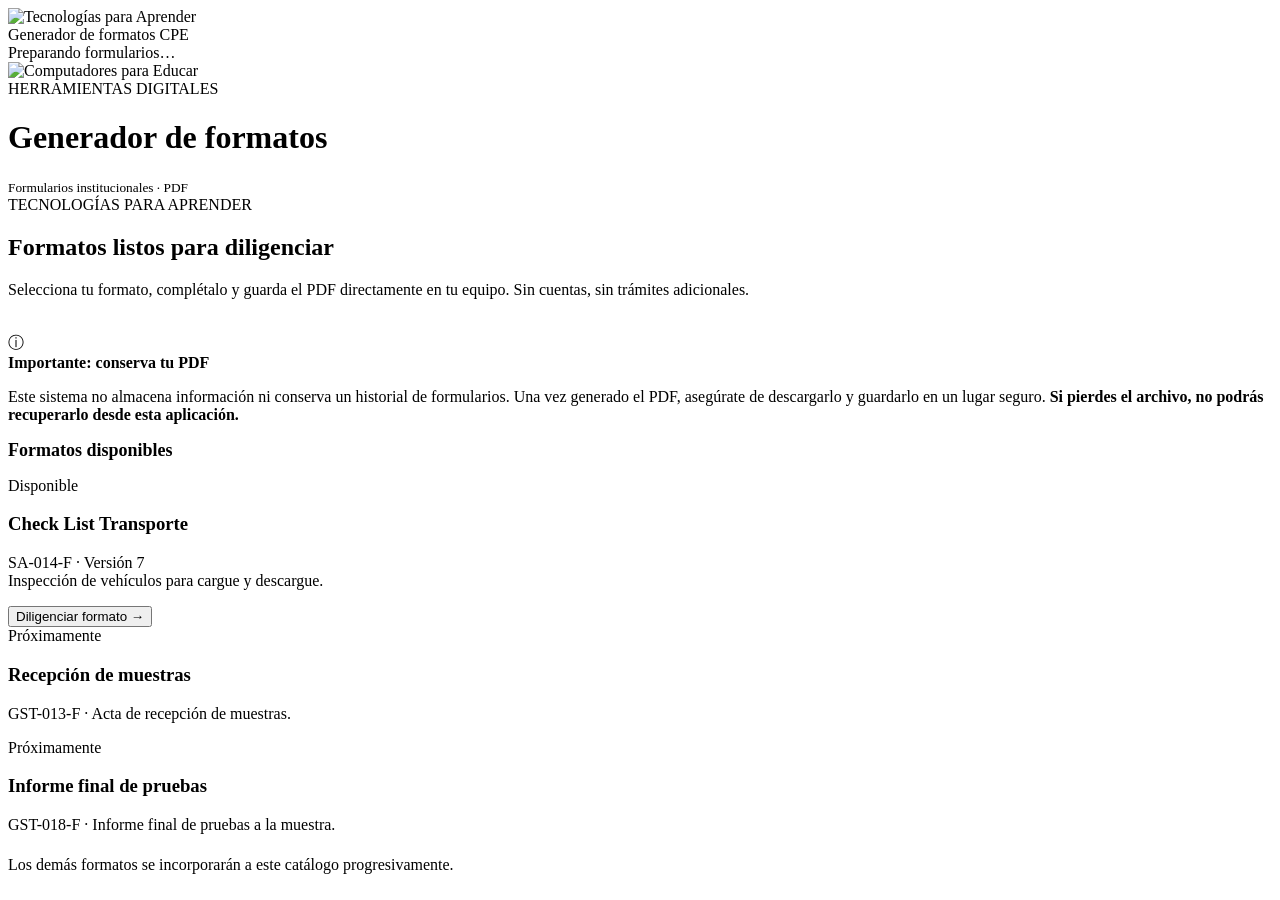
==== index.html @ 9c283e15 "Add files via upload" ====
<!doctype html><html lang="es"><head><meta charset="utf-8"><meta name="viewport" content="width=device-width,initial-scale=1"><title>CPE | Generador de formatos</title><link rel="stylesheet" href="css/styles.css"></head><body><div id="splash" role="status" aria-live="polite" aria-label="Cargando generador de formatos"><div class="splash-inner"><img class="splash-art" src="assets/tecnologias-para-aprender.png" alt="Tecnologías para Aprender"><div class="splash-name">Generador de formatos CPE</div><div class="splash-loading">Preparando formularios…</div><div class="splash-track" aria-hidden="true"><span class="splash-progress"></span></div></div></div><div class="bar"><div class="brand"><img src="assets/logo-cpe.png" alt="Computadores para Educar"><span class="brand-divider"></span><div><span class="brand-eyebrow">HERRAMIENTAS DIGITALES</span><h1>Generador de formatos</h1><small>Formularios institucionales · PDF</small></div></div></div><main class="wrap"><div id="homeView"><section class="home-hero"><div class="hero-copy"><span class="home-eyebrow">TECNOLOGÍAS PARA APRENDER</span><h2>Formatos listos para diligenciar</h2><p>Selecciona tu formato, complétalo y guarda el PDF directamente en tu equipo. Sin cuentas, sin trámites adicionales.</p></div><div class="hero-art" aria-hidden="true"><img src="assets/tecnologias-para-aprender.png" alt=""></div></section><aside class="save-warning" role="note"><span class="save-warning-icon" aria-hidden="true">ⓘ</span><div><strong>Importante: conserva tu PDF</strong><p>Este sistema no almacena información ni conserva un historial de formularios. Una vez generado el PDF, asegúrate de descargarlo y guardarlo en un lugar seguro. <strong>Si pierdes el archivo, no podrás recuperarlo desde esta aplicación.</strong></p></div></aside><h2 style="font-size:18px;margin:0 0 16px">Formatos disponibles</h2><div class="format-grid"><article class="format-tile"><span class="pill">Disponible</span><h3>Check List Transporte</h3><p>SA-014-F · Versión 7<br>Inspección de vehículos para cargue y descargue.</p><button type="button" id="openChecklist" class="btn">Diligenciar formato →</button></article><article class="format-tile"><span class="pill soon">Próximamente</span><h3>Recepción de muestras</h3><p>GST-013-F · Acta de recepción de muestras.</p></article><article class="format-tile"><span class="pill soon">Próximamente</span><h3>Informe final de pruebas</h3><p>GST-018-F · Informe final de pruebas a la muestra.</p></article></div><p class="info" style="margin-top:22px">Los demás formatos se incorporarán a este catálogo progresivamente.</p></div><div id="formView" hidden><div class="form-top"><div><h2>Check List Transporte</h2><span class="info">SA-014-F · Versión 7 · Marzo de 2025</span></div><button type="button" class="navbtn" id="backHome">← Volver a formatos</button></div><div class="notice"><b>Privacidad:</b> la información se diligencia en este navegador y no se envía a ningún servidor. Para guardar el documento, selecciona <b>Generar PDF</b> y en la ventana de impresión elige <b>Guardar como PDF</b>. El archivo se conserva en tu computador.</div><form id="form" autocomplete="off">
<section class="card"><h2>1. Datos básicos</h2><div class="grid"><label class="field">Fecha <input name="fecha" type="date"></label><label class="field">Centro <input name="centro"></label><label class="field">Empresa transportadora <input name="transportadora"></label><label class="field">Fecha subasta / inicio contrato <input name="fechaContrato" type="date"></label><label class="field">No. acta / contrato <input name="contrato"></label><label class="field">Nombre del conductor <input name="conductor"></label><label class="field">EPS / ARL <input name="eps"></label></div></section>
<section class="card"><h2>2. Descripción del vehículo</h2><div class="grid"><label class="field">No. placa <input name="placa"></label><label class="field">Tipo de transporte <select name="transporte"><option value="">Selecciona</option><option>VAN CARGO</option><option>CAMIONETA</option><option>FURGÓN PACHA SENCILLA</option><option>FURGÓN DOBLE PACHA</option><option>CAMIÓN</option><option>TRACTOCAMIÓN</option><option>OTRO</option></select></label><label class="field">Tipo de combustible <select name="combustible"><option value="">Selecciona</option><option>DIESEL</option><option>GASOLINA</option><option>GAS</option><option>GAS Y GASOLINA</option></select></label><label class="field">Material transportado <select name="material" id="material"><option value="">Selecciona</option><option>RESPEL</option><option>RETOMA</option><option>RAEE/CORRIENTE LIMPIA</option><option>EQUIPOS DE COMPUTO</option><option>LABORATORIOS DE INNOVACIÓN</option><option>KIT MAKER</option><option>OTRO</option></select></label><label class="field">Otro tipo de transporte / material (si aplica) <input name="otro"></label></div></section>
<section class="card"><h2>3. Aspecto físico</h2><p class="info">Marca los requisitos que cumplen. Los requisitos que no apliquen pueden explicarse en observaciones.</p><div id="fisico" class="checks"></div></section>
<section class="card"><h2>4. Seguridad industrial</h2><div id="seguridad" class="checks"></div></section>
<section class="card"><h2>5. Almacenamiento dentro del vehículo</h2><div id="almacenamiento" class="checks"></div><div id="retoma" class="conditional" hidden><h3 class="minor">Solo RETOMA / RESPEL / RAEE / CORRIENTE LIMPIA</h3><label class="field">¿Existe riesgo de accidente y/o riesgo al ambiente?<select name="riesgo"><option value="">Selecciona</option><option>Sí</option><option>No</option></select></label><br><label class="field">¿El cargue de material se hace dentro de la bodega?<select name="cargueBodega"><option value="">Selecciona</option><option>Sí</option><option>No</option></select></label></div></section>
<section class="card" id="respelCard" hidden><h2>6. Validaciones adicionales para RESPEL</h2><h3 class="minor">Señalización del vehículo</h3><div id="senalizacion" class="checks"></div><h3 class="minor">Transporte de mercancías peligrosas</h3><div id="peligrosas" class="checks"></div></section>
<section class="card"><h2>7. Resultado de la inspección</h2><div class="grid"><label class="field">Resultado <select name="resultado" id="resultado"><option value="">Selecciona</option><option>Aprobado</option><option>Rechazado</option></select></label><label class="field full" id="rechazoField" hidden>Causal de rechazo <textarea name="causal"></textarea></label><label class="field full">Observaciones <textarea name="observaciones" placeholder="Incluye aquí reingresos del vehículo durante el día y sus nuevas inspecciones visuales, si aplica."></textarea></label></div><p class="info">Si el vehículo incumple los requisitos, el formato indica abstenerse de autorizar el cargue o descargue.</p></section>
<section class="card"><h2>8. Responsables y firmas</h2><div class="grid"><label class="field">Diligenciado por: nombre<input name="diligenciaNombre"></label><label class="field">Cédula<input name="diligenciaCedula"></label><label class="field">Cargo<input name="diligenciaCargo"></label><label class="field">Conductor: nombre<input name="firmaConductorNombre"></label><label class="field">Conductor: cédula<input name="firmaConductorCedula"></label><label class="field">Conductor: teléfono<input name="firmaConductorTelefono"></label><label class="field">Aprobado por: nombre<input name="apruebaNombre"></label><label class="field">Aprobado por: cédula<input name="apruebaCedula"></label><label class="field">Aprobado por: cargo<input name="apruebaCargo"></label></div><p class="info">El PDF incluye espacios para firma manuscrita. Los nombres escritos no sustituyen una firma.</p></section>
<p class="pdf-reminder" role="note">ⓘ Recuerda guardar el documento en tu computador. El sistema no conserva copias ni permite recuperar PDF anteriores.</p><div class="actions"><button type="reset" class="btn secondary">Limpiar formulario</button><button type="button" id="generate" class="btn">Generar PDF</button></div></form></div></main><div id="printSurface" aria-hidden="true"></div><script src="js/app.js" defer></script></body></html>
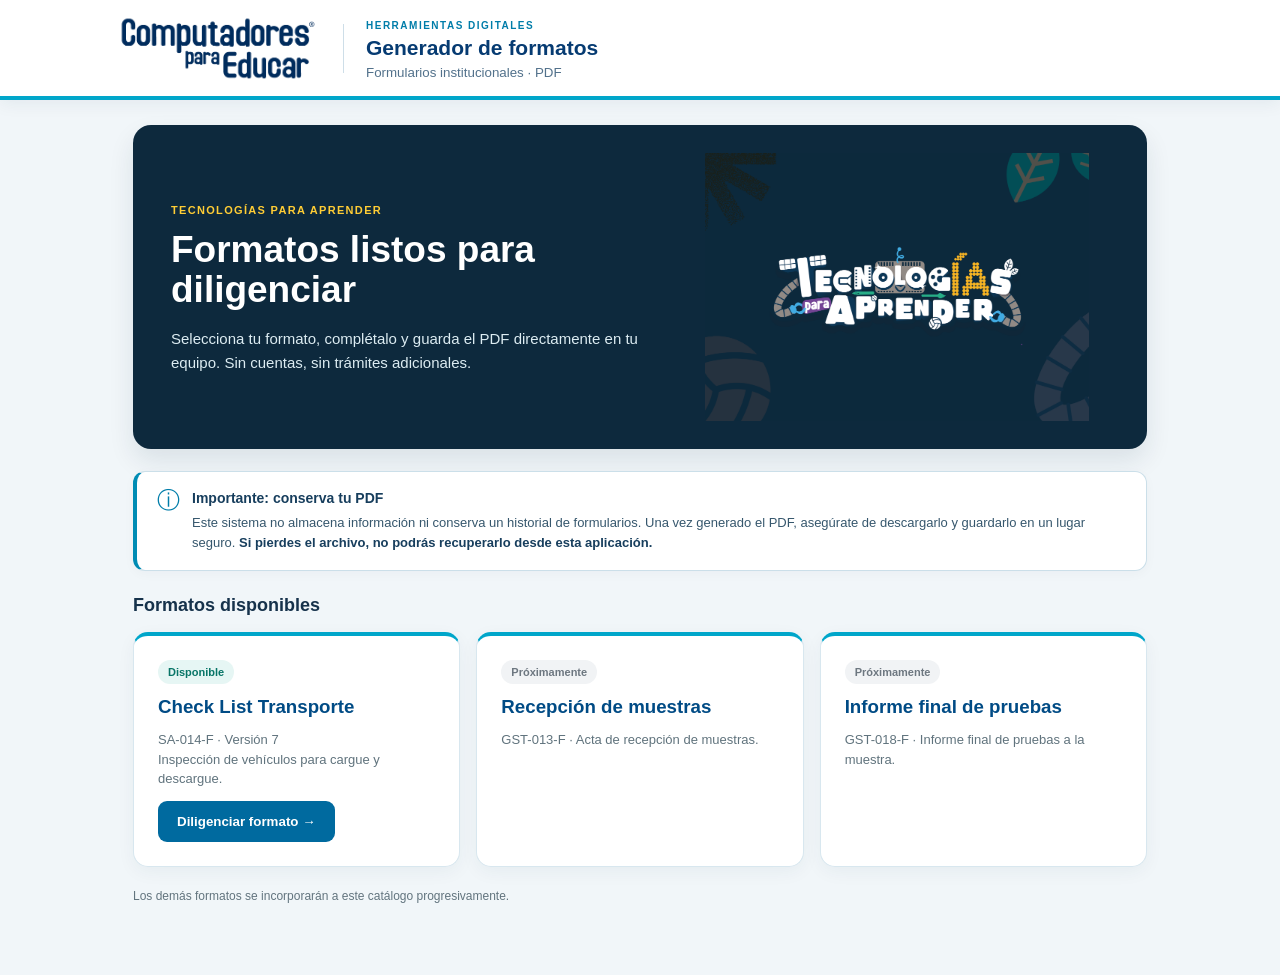
==== commit 25521673: "Add files via upload" ====
--- a/index.html
+++ b/index.html
@@ -1,10 +1 @@
-<!doctype html><html lang="es"><head><meta charset="utf-8"><meta name="viewport" content="width=device-width,initial-scale=1"><title>CPE | Generador de formatos</title><link rel="stylesheet" href="css/styles.css"></head><body><div id="splash" role="status" aria-live="polite" aria-label="Cargando generador de formatos"><div class="splash-inner"><img class="splash-art" src="assets/tecnologias-para-aprender.png" alt="Tecnologías para Aprender"><div class="splash-name">Generador de formatos CPE</div><div class="splash-loading">Preparando formularios…</div><div class="splash-track" aria-hidden="true"><span class="splash-progress"></span></div></div></div><div class="bar"><div class="brand"><img src="assets/logo-cpe.png" alt="Computadores para Educar"><span class="brand-divider"></span><div><span class="brand-eyebrow">HERRAMIENTAS DIGITALES</span><h1>Generador de formatos</h1><small>Formularios institucionales · PDF</small></div></div></div><main class="wrap"><div id="homeView"><section class="home-hero"><div class="hero-copy"><span class="home-eyebrow">TECNOLOGÍAS PARA APRENDER</span><h2>Formatos listos para diligenciar</h2><p>Selecciona tu formato, complétalo y guarda el PDF directamente en tu equipo. Sin cuentas, sin trámites adicionales.</p></div><div class="hero-art" aria-hidden="true"><img src="assets/tecnologias-para-aprender.png" alt=""></div></section><aside class="save-warning" role="note"><span class="save-warning-icon" aria-hidden="true">ⓘ</span><div><strong>Importante: conserva tu PDF</strong><p>Este sistema no almacena información ni conserva un historial de formularios. Una vez generado el PDF, asegúrate de descargarlo y guardarlo en un lugar seguro. <strong>Si pierdes el archivo, no podrás recuperarlo desde esta aplicación.</strong></p></div></aside><h2 style="font-size:18px;margin:0 0 16px">Formatos disponibles</h2><div class="format-grid"><article class="format-tile"><span class="pill">Disponible</span><h3>Check List Transporte</h3><p>SA-014-F · Versión 7<br>Inspección de vehículos para cargue y descargue.</p><button type="button" id="openChecklist" class="btn">Diligenciar formato →</button></article><article class="format-tile"><span class="pill soon">Próximamente</span><h3>Recepción de muestras</h3><p>GST-013-F · Acta de recepción de muestras.</p></article><article class="format-tile"><span class="pill soon">Próximamente</span><h3>Informe final de pruebas</h3><p>GST-018-F · Informe final de pruebas a la muestra.</p></article></div><p class="info" style="margin-top:22px">Los demás formatos se incorporarán a este catálogo progresivamente.</p></div><div id="formView" hidden><div class="form-top"><div><h2>Check List Transporte</h2><span class="info">SA-014-F · Versión 7 · Marzo de 2025</span></div><button type="button" class="navbtn" id="backHome">← Volver a formatos</button></div><div class="notice"><b>Privacidad:</b> la información se diligencia en este navegador y no se envía a ningún servidor. Para guardar el documento, selecciona <b>Generar PDF</b> y en la ventana de impresión elige <b>Guardar como PDF</b>. El archivo se conserva en tu computador.</div><form id="form" autocomplete="off">
-<section class="card"><h2>1. Datos básicos</h2><div class="grid"><label class="field">Fecha <input name="fecha" type="date"></label><label class="field">Centro <input name="centro"></label><label class="field">Empresa transportadora <input name="transportadora"></label><label class="field">Fecha subasta / inicio contrato <input name="fechaContrato" type="date"></label><label class="field">No. acta / contrato <input name="contrato"></label><label class="field">Nombre del conductor <input name="conductor"></label><label class="field">EPS / ARL <input name="eps"></label></div></section>
-<section class="card"><h2>2. Descripción del vehículo</h2><div class="grid"><label class="field">No. placa <input name="placa"></label><label class="field">Tipo de transporte <select name="transporte"><option value="">Selecciona</option><option>VAN CARGO</option><option>CAMIONETA</option><option>FURGÓN PACHA SENCILLA</option><option>FURGÓN DOBLE PACHA</option><option>CAMIÓN</option><option>TRACTOCAMIÓN</option><option>OTRO</option></select></label><label class="field">Tipo de combustible <select name="combustible"><option value="">Selecciona</option><option>DIESEL</option><option>GASOLINA</option><option>GAS</option><option>GAS Y GASOLINA</option></select></label><label class="field">Material transportado <select name="material" id="material"><option value="">Selecciona</option><option>RESPEL</option><option>RETOMA</option><option>RAEE/CORRIENTE LIMPIA</option><option>EQUIPOS DE COMPUTO</option><option>LABORATORIOS DE INNOVACIÓN</option><option>KIT MAKER</option><option>OTRO</option></select></label><label class="field">Otro tipo de transporte / material (si aplica) <input name="otro"></label></div></section>
-<section class="card"><h2>3. Aspecto físico</h2><p class="info">Marca los requisitos que cumplen. Los requisitos que no apliquen pueden explicarse en observaciones.</p><div id="fisico" class="checks"></div></section>
-<section class="card"><h2>4. Seguridad industrial</h2><div id="seguridad" class="checks"></div></section>
-<section class="card"><h2>5. Almacenamiento dentro del vehículo</h2><div id="almacenamiento" class="checks"></div><div id="retoma" class="conditional" hidden><h3 class="minor">Solo RETOMA / RESPEL / RAEE / CORRIENTE LIMPIA</h3><label class="field">¿Existe riesgo de accidente y/o riesgo al ambiente?<select name="riesgo"><option value="">Selecciona</option><option>Sí</option><option>No</option></select></label><br><label class="field">¿El cargue de material se hace dentro de la bodega?<select name="cargueBodega"><option value="">Selecciona</option><option>Sí</option><option>No</option></select></label></div></section>
-<section class="card" id="respelCard" hidden><h2>6. Validaciones adicionales para RESPEL</h2><h3 class="minor">Señalización del vehículo</h3><div id="senalizacion" class="checks"></div><h3 class="minor">Transporte de mercancías peligrosas</h3><div id="peligrosas" class="checks"></div></section>
-<section class="card"><h2>7. Resultado de la inspección</h2><div class="grid"><label class="field">Resultado <select name="resultado" id="resultado"><option value="">Selecciona</option><option>Aprobado</option><option>Rechazado</option></select></label><label class="field full" id="rechazoField" hidden>Causal de rechazo <textarea name="causal"></textarea></label><label class="field full">Observaciones <textarea name="observaciones" placeholder="Incluye aquí reingresos del vehículo durante el día y sus nuevas inspecciones visuales, si aplica."></textarea></label></div><p class="info">Si el vehículo incumple los requisitos, el formato indica abstenerse de autorizar el cargue o descargue.</p></section>
-<section class="card"><h2>8. Responsables y firmas</h2><div class="grid"><label class="field">Diligenciado por: nombre<input name="diligenciaNombre"></label><label class="field">Cédula<input name="diligenciaCedula"></label><label class="field">Cargo<input name="diligenciaCargo"></label><label class="field">Conductor: nombre<input name="firmaConductorNombre"></label><label class="field">Conductor: cédula<input name="firmaConductorCedula"></label><label class="field">Conductor: teléfono<input name="firmaConductorTelefono"></label><label class="field">Aprobado por: nombre<input name="apruebaNombre"></label><label class="field">Aprobado por: cédula<input name="apruebaCedula"></label><label class="field">Aprobado por: cargo<input name="apruebaCargo"></label></div><p class="info">El PDF incluye espacios para firma manuscrita. Los nombres escritos no sustituyen una firma.</p></section>
-<p class="pdf-reminder" role="note">ⓘ Recuerda guardar el documento en tu computador. El sistema no conserva copias ni permite recuperar PDF anteriores.</p><div class="actions"><button type="reset" class="btn secondary">Limpiar formulario</button><button type="button" id="generate" class="btn">Generar PDF</button></div></form></div></main><div id="printSurface" aria-hidden="true"></div><script src="js/app.js" defer></script></body></html>
+<!doctype html><html lang="es"><head><meta charset="utf-8"><meta name="viewport" content="width=device-width,initial-scale=1"><title>CPE | Generador de formatos</title><link rel="stylesheet" href="css/styles.css"></head><body><div id="splash" role="status" aria-live="polite" aria-label="Cargando generador de formatos"><div class="splash-inner"><img class="splash-art" src="assets/tecnologias-para-aprender.png" alt="Tecnologías para Aprender"><div class="splash-name">Generador de formatos CPE</div><div class="splash-loading">Preparando formularios…</div><div class="splash-track" aria-hidden="true"><span class="splash-progress"></span></div></div></div><div class="bar"><div class="brand"><img src="assets/logo-cpe.png" alt="Computadores para Educar"><span class="brand-divider"></span><div><span class="brand-eyebrow">HERRAMIENTAS DIGITALES</span><h1>Generador de formatos</h1><small>Formularios institucionales · PDF</small></div></div></div><main class="wrap"><div id="homeView"><section class="home-hero"><div class="hero-copy"><span class="home-eyebrow">TECNOLOGÍAS PARA APRENDER</span><h2>Formatos listos para diligenciar</h2><p>Selecciona tu formato, complétalo y guarda el PDF directamente en tu equipo. Sin cuentas, sin trámites adicionales.</p></div><div class="hero-art" aria-hidden="true"><img src="assets/tecnologias-para-aprender.png" alt=""></div></section><aside class="save-warning" role="note"><span class="save-warning-icon" aria-hidden="true">ⓘ</span><div><strong>Importante: conserva tu PDF</strong><p>Este sistema no almacena información ni conserva un historial de formularios. Una vez generado el PDF, asegúrate de descargarlo y guardarlo en un lugar seguro. <strong>Si pierdes el archivo, no podrás recuperarlo desde esta aplicación.</strong></p></div></aside><h2 style="font-size:18px;margin:0 0 16px">Formatos disponibles</h2><div class="format-grid"><article class="format-tile"><span class="pill">Disponible</span><h3>Check List Transporte</h3><p>SA-014-F · Versión 7<br>Inspección de vehículos para cargue y descargue.</p><button type="button" id="openChecklist" class="btn">Diligenciar formato →</button></article><article class="format-tile"><span class="pill soon">Próximamente</span><h3>Recepción de muestras</h3><p>GST-013-F · Acta de recepción de muestras.</p></article><article class="format-tile"><span class="pill soon">Próximamente</span><h3>Informe final de pruebas</h3><p>GST-018-F · Informe final de pruebas a la muestra.</p></article></div><p class="info" style="margin-top:22px">Los demás formatos se incorporarán a este catálogo progresivamente.</p></div><div id="formMount"></div></main><div id="printSurface" aria-hidden="true"></div><script type="module" src="js/app.js"></script></body></html>
--- a/css/styles.css
+++ b/css/styles.css
@@ -0,0 +1,59 @@
+
+:root{font-family:Arial,Helvetica,sans-serif;color:#223043;background:#edf2f5}*{box-sizing:border-box}body{margin:0}.bar{background:#0e514c;color:white;padding:20px max(20px,calc((100% - 1050px)/2));display:flex;align-items:center;justify-content:space-between;gap:12px;flex-wrap:wrap}.bar small{color:#cde1df}.bar h1{font-size:22px;margin:5px 0}.wrap{max-width:1050px;margin:25px auto;padding:0 18px 35px}.notice{background:#f1faf7;border:1px solid #b4d9ce;border-radius:12px;padding:13px 16px;margin-bottom:18px;line-height:1.45}.card{background:white;border-radius:14px;border:1px solid #d9e3e8;padding:22px;margin-bottom:16px;box-shadow:0 3px 12px #102a3410}.card h2{font-size:17px;color:#0e514c;margin:0 0 14px}.grid{display:grid;grid-template-columns:repeat(3,minmax(0,1fr));gap:13px}.field{display:flex;flex-direction:column;gap:5px;font-size:13px;font-weight:600}.field input,.field select,.field textarea{padding:11px;border:1px solid #b9c9d1;border-radius:8px;background:white;font:inherit;font-weight:400;width:100%}.field textarea{min-height:80px}.full{grid-column:1/-1}.checks{display:grid;grid-template-columns:1fr 1fr;gap:8px 20px}.check{display:flex;align-items:flex-start;gap:9px;padding:7px 0;font-size:13px;line-height:1.4}.check input{margin-top:2px;flex-shrink:0}.minor{margin:14px 0 8px;color:#365e59;font-size:14px}.actions{display:flex;gap:10px;justify-content:flex-end;flex-wrap:wrap}.btn{border:0;border-radius:9px;background:#0e635b;color:white;padding:13px 19px;font-weight:700;cursor:pointer}.secondary{background:#e2ebe9;color:#124e48}.info{color:#62747e;font-size:12px}.conditional{border-left:3px solid #60a89d;padding-left:14px;margin-top:16px}#preview{display:none}.paper{font-family:Arial,sans-serif;background:white;color:#111;font-size:11px}.paper header{display:flex;align-items:center;justify-content:space-between;border:1px solid #444;padding:8px 12px;margin-bottom:15px}.paper h1{font-size:15px;text-align:center}.paper h2{font-size:12px;background:#e4ebeb;border:1px solid #333;padding:6px;margin:12px 0 7px;text-transform:uppercase}.paper table{width:100%;border-collapse:collapse;table-layout:fixed}.paper td,.paper th{border:1px solid #666;padding:5px 7px;vertical-align:top;overflow-wrap:anywhere}.paper td label{font-weight:700}.paper .block{margin:6px 0}.paper .two{display:grid;grid-template-columns:1fr 1fr;gap:8px}.paper .sign{min-height:58px;border:1px solid #777;padding:8px}.paper .pagehead{font-size:10px}.paper .muted{color:#333}.paper .page-break{break-before:page}.paper .foot{font-size:9px;margin-top:12px}.paper .long{white-space:pre-wrap}#printSurface{display:none}@media(max-width:720px){.grid{grid-template-columns:1fr}.checks{grid-template-columns:1fr}.wrap{margin-top:14px}.bar{padding:16px}}
+@media print{@page{size:A4;margin:13mm}body{background:white!important}.bar,.wrap{display:none!important}#printSurface{display:block!important}.paper{font-size:10px}.paper h2{break-after:avoid}.paper tr{break-inside:avoid}.paper .sign{break-inside:avoid}.paper .page-break{page-break-before:always}.paper header{margin:0 0 10px}}
+
+.home-hero{background:linear-gradient(125deg,#0e514c,#167f70);color:white;padding:34px;border-radius:18px;margin-bottom:22px}.home-hero h2{font-size:27px;margin:10px 0}.home-hero p{max-width:660px;line-height:1.6;color:#e3f5f0;margin-bottom:0}.home-eyebrow{letter-spacing:.12em;font-weight:700;font-size:11px;color:#adede0}.format-grid{display:grid;grid-template-columns:repeat(3,minmax(0,1fr));gap:16px}.format-tile{background:#fff;border:1px solid #d9e3e8;border-radius:15px;padding:24px;display:flex;flex-direction:column;gap:12px;min-height:220px}.format-tile h3{margin:0;color:#133c37}.format-tile p{margin:0;line-height:1.5;color:#60737d;font-size:13px}.format-tile .btn{margin-top:auto;align-self:flex-start}.pill{font-size:11px;font-weight:700;border-radius:20px;background:#e7f6ef;color:#145d4d;padding:6px 10px;align-self:flex-start}.pill.soon{background:#f1f3f5;color:#6d7780}.form-top{display:flex;justify-content:space-between;gap:16px;align-items:center;margin-bottom:17px}.form-top h2{margin:0}.navbtn{background:transparent;border:1px solid #8caaa3;border-radius:9px;padding:10px 14px;color:#0e514c;font-weight:700;cursor:pointer}#homeView[hidden],#formView[hidden]{display:none!important}@media(max-width:760px){.format-grid{grid-template-columns:1fr}.home-hero{padding:24px}}@media print{#homeView,.form-top{display:none!important}#formView{display:block!important}}
+
+/* Identidad visual de CPE · V3 */
+:root{color:#16324b;background:#f1f6f9}
+body{background:#f1f6f9}
+.bar{background:#fff;color:#003d76;border-bottom:4px solid #00a6ca;padding-top:14px;padding-bottom:14px;box-shadow:0 4px 16px #062f5110}
+.bar .brand{display:flex;align-items:center;gap:22px}
+.bar .brand img{display:block;width:206px;max-width:34vw;height:auto;object-fit:contain}
+.brand-divider{height:49px;border-left:1px solid #cedee8}
+.bar h1{font-size:21px;color:#063b72;margin:3px 0}
+.bar small{color:#52718b}
+.brand-eyebrow{font-weight:800;font-size:10px;letter-spacing:.15em;color:#007da9}
+.privacy-label{color:#346780;background:#eaf5f8;border:1px solid #d5edf5;padding:8px 12px;border-radius:24px;font-size:12px;font-weight:700}
+.home-hero{background:#0d293d;display:grid;grid-template-columns:1.12fr 1fr;align-items:center;gap:8px;min-height:300px;overflow:hidden;padding:28px 28px 28px 38px;box-shadow:0 12px 26px #052a3b19}
+.home-hero h2{font-size:clamp(25px,3vw,37px);line-height:1.1;max-width:510px;margin:12px 0 16px;color:#fff}
+.home-hero p{color:#dcecf2;font-size:15px;max-width:470px}
+.home-eyebrow{color:#ffcd35}
+.hero-art{height:268px;min-width:0;display:flex;align-items:center;justify-content:center}
+.hero-art img{width:100%;max-height:100%;object-fit:contain}
+.format-tile{border:1px solid #d8e7ef;box-shadow:0 5px 18px #0839550d;border-top:4px solid #00a6ca}
+.format-tile h3,.card h2{color:#004b85}
+.card{border-color:#d5e4ec}
+.pill{background:#e6f6f4;color:#087567}
+.btn{background:#006a9f;color:#fff}
+.btn:hover{background:#004e7a}
+.btn.secondary{background:#e3f2f8;color:#00517e}
+.navbtn{border-color:#a4c6d9;color:#005b8c}
+.notice{background:#e8f5fa;border-color:#b8e1ed;color:#174b67}
+.conditional{border-left-color:#11a7bd}
+.field input:focus,.field select:focus,.field textarea:focus{outline:2px solid #33aac8;outline-offset:1px}
+@media(max-width:760px){.bar .brand img{width:154px}.bar .brand{gap:12px}.brand-divider{height:38px}.bar h1{font-size:17px}.home-hero{grid-template-columns:1fr;padding:26px}.hero-art{height:180px}.privacy-label{font-size:11px}}
+@media(max-width:480px){.bar .brand img{width:120px}.bar h1{font-size:15px}.brand-eyebrow{font-size:8px}}
+@media print{.bar,.hero-art{display:none!important}}
+
+/* Pantalla breve de bienvenida. Solo presentación: no bloquea la carga del formulario. */
+#splash{position:fixed;inset:0;z-index:9999;background:#0b273b;display:flex;align-items:center;justify-content:center;color:#fff;transition:opacity .3s ease,visibility .3s ease;overflow:hidden}
+#splash::before{content:"";position:absolute;inset:0;background:radial-gradient(circle at 50% 52%,rgba(13,89,112,.28),transparent 62%)}
+#splash.splash-hide{opacity:0;visibility:hidden;pointer-events:none}
+.splash-inner{position:relative;display:flex;align-items:center;flex-direction:column;text-align:center;padding:24px;width:min(850px,94vw)}
+.splash-art{width:min(690px,88vw);max-height:48vh;object-fit:contain;filter:drop-shadow(0 10px 30px rgba(0,0,0,.18))}
+.splash-name{font-size:clamp(14px,2.3vw,19px);font-weight:700;letter-spacing:.045em;margin:6px 0 14px}
+.splash-loading{font-size:13px;letter-spacing:.06em;color:#dbf0f7;margin-bottom:12px}
+.splash-track{width:min(230px,60vw);height:4px;border-radius:20px;background:rgba(255,255,255,.19);overflow:hidden}
+.splash-progress{display:block;height:100%;width:100%;background:linear-gradient(90deg,#33b7dc,#ffcb31);transform:scaleX(0);transform-origin:left;animation:splashFill 1.1s ease-out forwards}
+@keyframes splashFill{to{transform:scaleX(1)}}
+@media (prefers-reduced-motion:reduce){#splash{transition:none}.splash-progress{animation:none;transform:scaleX(1)}}
+@media print{#splash{display:none!important}}
+/* Aviso sobre conservación de documentos, sin sobrecargar la interfaz */
+.save-warning{display:flex;align-items:flex-start;gap:12px;padding:17px 20px;background:#fff;border:1px solid #cbdfe9;border-left:4px solid #008cb4;border-radius:12px;margin:0 0 24px;color:#173e5d;box-shadow:0 3px 12px #082d4a08}
+.save-warning-icon{font-size:23px;line-height:1;color:#007da9;flex-shrink:0}
+.save-warning strong{font-size:14px}
+.save-warning p{font-size:13px;line-height:1.55;margin:6px 0 0;color:#36576d}
+.save-warning p strong{font-size:13px;color:#173e5d}
+.pdf-reminder{border-radius:9px;background:#eaf5fa;border:1px solid #bfdfe9;color:#174b67;font-size:13px;line-height:1.5;padding:12px 15px;margin:8px 0 12px}
+@media print{.save-warning,.pdf-reminder{display:none!important}}
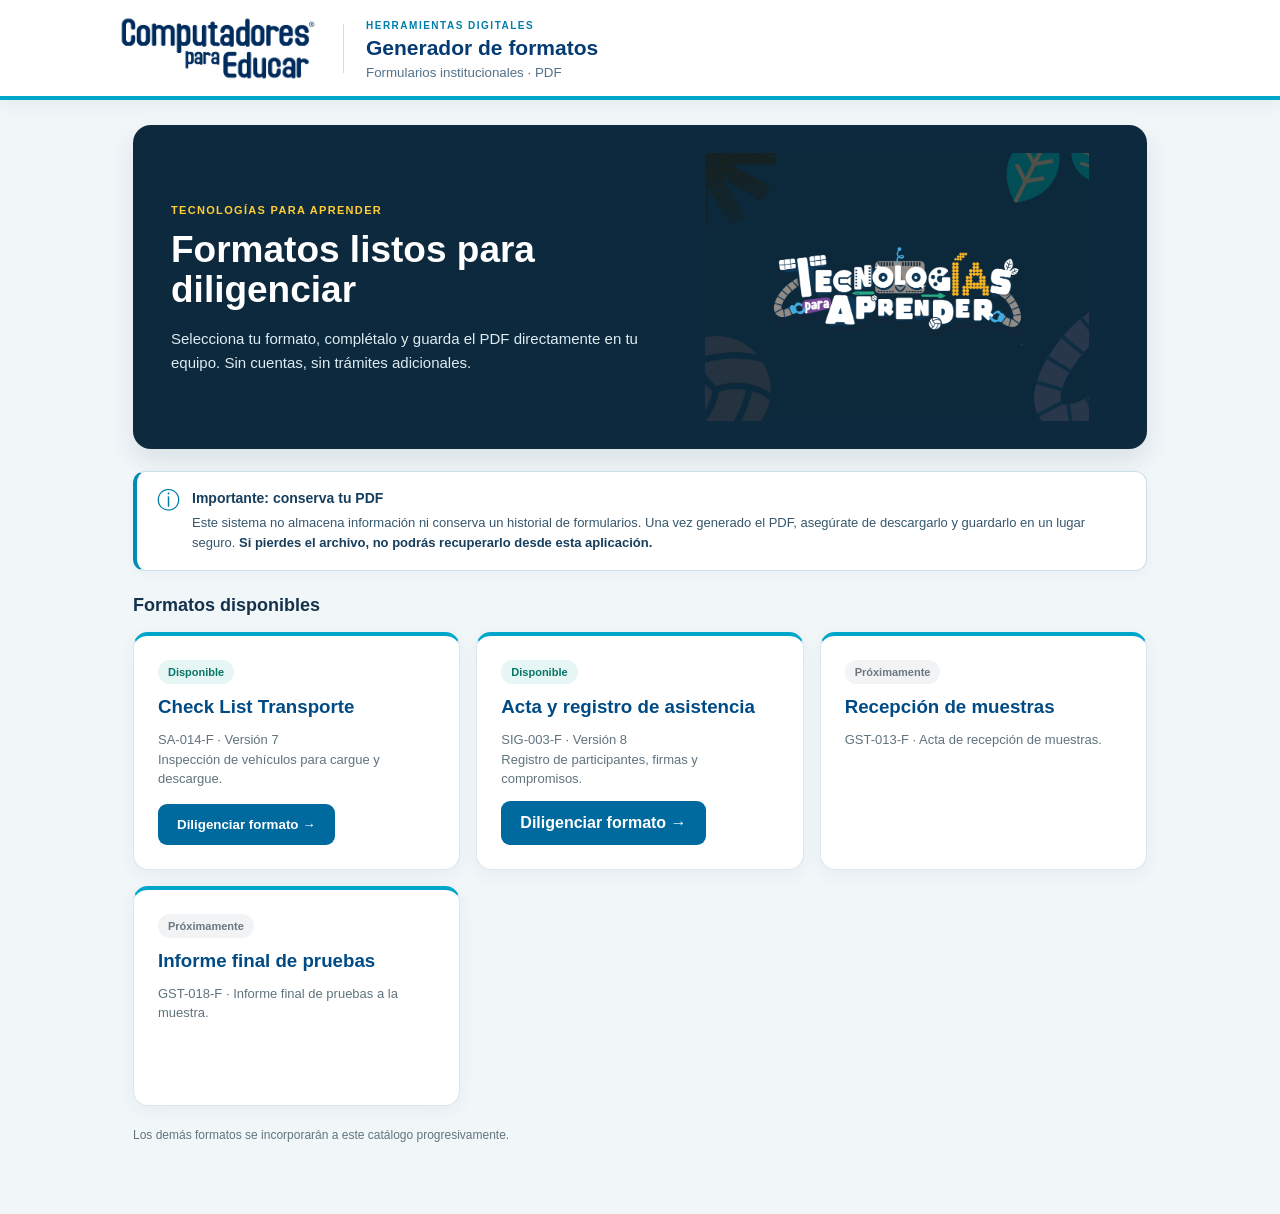
==== commit a9d67342: "Add files via upload" ====
--- a/index.html
+++ b/index.html
@@ -1 +1,80 @@
-<!doctype html><html lang="es"><head><meta charset="utf-8"><meta name="viewport" content="width=device-width,initial-scale=1"><title>CPE | Generador de formatos</title><link rel="stylesheet" href="css/styles.css"></head><body><div id="splash" role="status" aria-live="polite" aria-label="Cargando generador de formatos"><div class="splash-inner"><img class="splash-art" src="assets/tecnologias-para-aprender.png" alt="Tecnologías para Aprender"><div class="splash-name">Generador de formatos CPE</div><div class="splash-loading">Preparando formularios…</div><div class="splash-track" aria-hidden="true"><span class="splash-progress"></span></div></div></div><div class="bar"><div class="brand"><img src="assets/logo-cpe.png" alt="Computadores para Educar"><span class="brand-divider"></span><div><span class="brand-eyebrow">HERRAMIENTAS DIGITALES</span><h1>Generador de formatos</h1><small>Formularios institucionales · PDF</small></div></div></div><main class="wrap"><div id="homeView"><section class="home-hero"><div class="hero-copy"><span class="home-eyebrow">TECNOLOGÍAS PARA APRENDER</span><h2>Formatos listos para diligenciar</h2><p>Selecciona tu formato, complétalo y guarda el PDF directamente en tu equipo. Sin cuentas, sin trámites adicionales.</p></div><div class="hero-art" aria-hidden="true"><img src="assets/tecnologias-para-aprender.png" alt=""></div></section><aside class="save-warning" role="note"><span class="save-warning-icon" aria-hidden="true">ⓘ</span><div><strong>Importante: conserva tu PDF</strong><p>Este sistema no almacena información ni conserva un historial de formularios. Una vez generado el PDF, asegúrate de descargarlo y guardarlo en un lugar seguro. <strong>Si pierdes el archivo, no podrás recuperarlo desde esta aplicación.</strong></p></div></aside><h2 style="font-size:18px;margin:0 0 16px">Formatos disponibles</h2><div class="format-grid"><article class="format-tile"><span class="pill">Disponible</span><h3>Check List Transporte</h3><p>SA-014-F · Versión 7<br>Inspección de vehículos para cargue y descargue.</p><button type="button" id="openChecklist" class="btn">Diligenciar formato →</button></article><article class="format-tile"><span class="pill soon">Próximamente</span><h3>Recepción de muestras</h3><p>GST-013-F · Acta de recepción de muestras.</p></article><article class="format-tile"><span class="pill soon">Próximamente</span><h3>Informe final de pruebas</h3><p>GST-018-F · Informe final de pruebas a la muestra.</p></article></div><p class="info" style="margin-top:22px">Los demás formatos se incorporarán a este catálogo progresivamente.</p></div><div id="formMount"></div></main><div id="printSurface" aria-hidden="true"></div><script type="module" src="js/app.js"></script></body></html>
+<!doctype html>
+<html lang="es">
+<head>
+  <meta charset="utf-8">
+  <meta name="viewport" content="width=device-width,initial-scale=1">
+  <title>CPE | Generador de formatos</title>
+  <link rel="stylesheet" href="css/styles.css">
+</head>
+<body>
+  <div id="splash" role="status" aria-live="polite" aria-label="Cargando generador de formatos">
+    <div class="splash-inner">
+      <img class="splash-art" src="assets/tecnologias-para-aprender.png" alt="Tecnologías para Aprender">
+      <div class="splash-name">Generador de formatos CPE</div>
+      <div class="splash-loading">Preparando formularios…</div>
+      <div class="splash-track" aria-hidden="true"><span class="splash-progress"></span></div>
+    </div>
+  </div>
+  <div class="bar">
+    <div class="brand">
+      <img src="assets/logo-cpe.png" alt="Computadores para Educar">
+      <span class="brand-divider"></span>
+      <div>
+        <span class="brand-eyebrow">HERRAMIENTAS DIGITALES</span>
+        <h1>Generador de formatos</h1>
+        <small>Formularios institucionales · PDF</small>
+      </div>
+    </div>
+  </div>
+  <main class="wrap">
+    <div id="homeView">
+      <section class="home-hero">
+        <div class="hero-copy">
+          <span class="home-eyebrow">TECNOLOGÍAS PARA APRENDER</span>
+          <h2>Formatos listos para diligenciar</h2>
+          <p>Selecciona tu formato, complétalo y guarda el PDF directamente en tu equipo.
+          Sin cuentas, sin trámites adicionales.</p>
+        </div>
+        <div class="hero-art" aria-hidden="true"><img src="assets/tecnologias-para-aprender.png" alt=""></div>
+      </section>
+      <aside class="save-warning" role="note">
+        <span class="save-warning-icon" aria-hidden="true">ⓘ</span>
+        <div>
+          <strong>Importante: conserva tu PDF</strong>
+          <p>Este sistema no almacena información ni conserva un historial de formularios. Una vez generado el PDF, asegúrate de descargarlo y guardarlo en un lugar seguro.
+          <strong>Si pierdes el archivo, no podrás recuperarlo desde esta aplicación.</strong></p>
+        </div>
+      </aside>
+      <h2 style="font-size:18px;margin:0 0 16px">Formatos disponibles</h2>
+      <div class="format-grid">
+        <article class="format-tile">
+          <span class="pill">Disponible</span>
+          <h3>Check List Transporte</h3>
+          <p>SA-014-F · Versión 7<br>Inspección de vehículos para cargue y descargue.</p>
+          <button type="button" id="openChecklist" class="btn">Diligenciar formato →</button>
+        </article>
+        <article class="format-tile">
+          <span class="pill">Disponible</span>
+          <h3>Acta y registro de asistencia</h3>
+          <p>SIG-003-F · Versión 8<br>Registro de participantes, firmas y compromisos.</p>
+          <a class="btn" href="formularios/sig-003.html" style="margin-top:auto;align-self:flex-start;display:inline-block;text-decoration:none">Diligenciar formato →</a>
+        </article>
+        <article class="format-tile">
+          <span class="pill soon">Próximamente</span>
+          <h3>Recepción de muestras</h3>
+          <p>GST-013-F · Acta de recepción de muestras.</p>
+        </article>
+        <article class="format-tile">
+          <span class="pill soon">Próximamente</span>
+          <h3>Informe final de pruebas</h3>
+          <p>GST-018-F · Informe final de pruebas a la muestra.</p>
+        </article>
+      </div>
+      <p class="info" style="margin-top:22px">Los demás formatos se incorporarán a este catálogo progresivamente.</p>
+    </div>
+    <div id="formMount"></div>
+  </main>
+  <div id="printSurface" aria-hidden="true"></div>
+  <script type="module" src="js/app.js"></script>
+</body>
+</html>
--- a/css/styles.css
+++ b/css/styles.css
@@ -1,4 +1,3 @@
-
 :root{font-family:Arial,Helvetica,sans-serif;color:#223043;background:#edf2f5}*{box-sizing:border-box}body{margin:0}.bar{background:#0e514c;color:white;padding:20px max(20px,calc((100% - 1050px)/2));display:flex;align-items:center;justify-content:space-between;gap:12px;flex-wrap:wrap}.bar small{color:#cde1df}.bar h1{font-size:22px;margin:5px 0}.wrap{max-width:1050px;margin:25px auto;padding:0 18px 35px}.notice{background:#f1faf7;border:1px solid #b4d9ce;border-radius:12px;padding:13px 16px;margin-bottom:18px;line-height:1.45}.card{background:white;border-radius:14px;border:1px solid #d9e3e8;padding:22px;margin-bottom:16px;box-shadow:0 3px 12px #102a3410}.card h2{font-size:17px;color:#0e514c;margin:0 0 14px}.grid{display:grid;grid-template-columns:repeat(3,minmax(0,1fr));gap:13px}.field{display:flex;flex-direction:column;gap:5px;font-size:13px;font-weight:600}.field input,.field select,.field textarea{padding:11px;border:1px solid #b9c9d1;border-radius:8px;background:white;font:inherit;font-weight:400;width:100%}.field textarea{min-height:80px}.full{grid-column:1/-1}.checks{display:grid;grid-template-columns:1fr 1fr;gap:8px 20px}.check{display:flex;align-items:flex-start;gap:9px;padding:7px 0;font-size:13px;line-height:1.4}.check input{margin-top:2px;flex-shrink:0}.minor{margin:14px 0 8px;color:#365e59;font-size:14px}.actions{display:flex;gap:10px;justify-content:flex-end;flex-wrap:wrap}.btn{border:0;border-radius:9px;background:#0e635b;color:white;padding:13px 19px;font-weight:700;cursor:pointer}.secondary{background:#e2ebe9;color:#124e48}.info{color:#62747e;font-size:12px}.conditional{border-left:3px solid #60a89d;padding-left:14px;margin-top:16px}#preview{display:none}.paper{font-family:Arial,sans-serif;background:white;color:#111;font-size:11px}.paper header{display:flex;align-items:center;justify-content:space-between;border:1px solid #444;padding:8px 12px;margin-bottom:15px}.paper h1{font-size:15px;text-align:center}.paper h2{font-size:12px;background:#e4ebeb;border:1px solid #333;padding:6px;margin:12px 0 7px;text-transform:uppercase}.paper table{width:100%;border-collapse:collapse;table-layout:fixed}.paper td,.paper th{border:1px solid #666;padding:5px 7px;vertical-align:top;overflow-wrap:anywhere}.paper td label{font-weight:700}.paper .block{margin:6px 0}.paper .two{display:grid;grid-template-columns:1fr 1fr;gap:8px}.paper .sign{min-height:58px;border:1px solid #777;padding:8px}.paper .pagehead{font-size:10px}.paper .muted{color:#333}.paper .page-break{break-before:page}.paper .foot{font-size:9px;margin-top:12px}.paper .long{white-space:pre-wrap}#printSurface{display:none}@media(max-width:720px){.grid{grid-template-columns:1fr}.checks{grid-template-columns:1fr}.wrap{margin-top:14px}.bar{padding:16px}}
 @media print{@page{size:A4;margin:13mm}body{background:white!important}.bar,.wrap{display:none!important}#printSurface{display:block!important}.paper{font-size:10px}.paper h2{break-after:avoid}.paper tr{break-inside:avoid}.paper .sign{break-inside:avoid}.paper .page-break{page-break-before:always}.paper header{margin:0 0 10px}}
 
@@ -57,3 +56,412 @@
 .save-warning p strong{font-size:13px;color:#173e5d}
 .pdf-reminder{border-radius:9px;background:#eaf5fa;border:1px solid #bfdfe9;color:#174b67;font-size:13px;line-height:1.5;padding:12px 15px;margin:8px 0 12px}
 @media print{.save-warning,.pdf-reminder{display:none!important}}
+
+/* Encabezado institucional único en cada hoja impresa (2 x 2) */
+.cpe-pdf-head{display:grid;grid-template-columns:27% 43% 30%;align-items:center;gap:0;border-bottom:3px solid #05a5c8;min-height:88px;margin-bottom:10px}
+.cpe-pdf-head>img{width:95%;height:auto;max-height:66px;object-fit:contain}
+.cpe-pdf-head>strong{text-align:center;color:#006a9f;font-size:12px}
+.cpe-meta{width:100%;border-collapse:collapse;table-layout:fixed;font:700 10px Arial,sans-serif;text-align:center;color:#111}
+.cpe-meta td{border:1px solid #111;padding:3px!important;height:32px;vertical-align:middle}
+.pdf-measure{position:absolute;visibility:hidden;pointer-events:none;width:740px;left:-10000px;top:0}
+.cpe-print-page{background:white;width:100%;break-after:page;page-break-after:always;min-height:0}
+.cpe-print-page:last-child{break-after:auto;page-break-after:auto}
+.cpe-page-body{font-size:10px}
+@media print{@page{size:A4;margin:12mm} .cpe-print-page{display:block;width:100%} .cpe-pdf-head{break-inside:avoid} .cpe-page-body h2{font-size:11px} .cpe-page-body table{width:100%} .cpe-page-body tr{break-inside:avoid}}
+
+/* SA-014: impresión sobre las páginas oficiales del Word (tamaño carta). */
+.sa014-page{position:relative;width:215.9mm;height:279.4mm;overflow:hidden;break-after:page;page-break-after:always;background:white}
+.sa014-page:last-child{break-after:auto;page-break-after:auto}
+.sa014-page>img{position:absolute;inset:0;width:100%;height:100%;display:block}
+.sa014-value{position:absolute;z-index:2;font:normal 11px Arial,Helvetica,sans-serif;color:#111;line-height:1.1;white-space:pre-wrap;overflow-wrap:anywhere}
+.sa014-mark{font-weight:bold;font-size:15px!important;line-height:1}
+@media print{@page{size:letter;margin:0}html,body{margin:0!important;padding:0!important}#printSurface{display:block!important;margin:0!important;padding:0!important}.sa014-page{margin:0!important;break-after:page;page-break-after:always}.sa014-page:last-child{break-after:auto;page-break-after:auto}}
+
+/* Diseño uniforme para todas las firmas */
+
+.signature-canvas,
+.capture-entry canvas {
+  display: block;
+  width: 100%;
+  max-width: 380px;
+  height: 120px;
+  box-sizing: border-box;
+  border: 2px dashed #82b4d3;
+  border-radius: 10px;
+  background: #ffffff;
+  margin: 12px 0;
+  cursor: crosshair;
+  touch-action: none;
+  user-select: none;
+  -webkit-user-select: none;
+}
+
+.capture-signing-area {
+  user-select: none;
+  -webkit-user-select: none;
+}
+
+
+/* Formato institucional del PDF dinámico */
+
+.doc-page {
+  width: 190mm;
+  height: 273mm;
+  margin: 0 auto;
+  background: white;
+  color: #111;
+  font: 10px Arial, sans-serif;
+  display: flex;
+  flex-direction: column;
+  break-after: page;
+  page-break-after: always;
+}
+
+.doc-page:last-child {
+  break-after: auto;
+  page-break-after: auto;
+}
+
+.doc-head {
+  display: grid;
+  grid-template-columns: 27% 43% 30%;
+  align-items: center;
+  border-bottom: 2px solid #009cbd;
+  min-height: 86px;
+  margin-bottom: 10px;
+}
+
+.doc-logo {
+  display: block;
+  width: 95%;
+  max-height: 65px;
+  object-fit: contain;
+}
+
+.doc-head > strong {
+  text-align: center;
+  font-size: 12px;
+  color: #003d76;
+}
+
+.doc-meta,
+.doc-table {
+  width: 100%;
+  border-collapse: collapse;
+  table-layout: fixed;
+}
+
+.doc-meta td,
+.doc-table td,
+.doc-table th {
+  border: 1px solid #444;
+  padding: 5px;
+  vertical-align: middle;
+  overflow-wrap: anywhere;
+}
+
+.doc-page-body {
+  flex: 1;
+  min-height: 0;
+  overflow: hidden;
+}
+
+.doc-section {
+  background: #e8f2f6;
+  border: 1px solid #444;
+  padding: 6px;
+  margin: 9px 0 5px;
+  font-size: 11px;
+  font-weight: bold;
+}
+
+.doc-table {
+  margin-bottom: 7px;
+}
+
+.doc-photo {
+  text-align: center;
+  margin: 10px 0;
+  break-inside: avoid;
+}
+
+.doc-photo img {
+  display: block;
+  max-width: 100%;
+  max-height: 210mm;
+  width: auto;
+  height: auto;
+  object-fit: contain;
+  margin: 6px auto;
+}
+
+.doc-photo-title {
+  font-weight: bold;
+}
+
+.doc-signer {
+  border: 1px solid #777;
+  padding: 10px;
+  margin: 8px 0;
+  break-inside: avoid;
+}
+
+.doc-signature {
+  display: block;
+  max-width: 75mm;
+  max-height: 22mm;
+  object-fit: contain;
+  margin: 8px 0;
+}
+
+.doc-signline {
+  height: 22mm;
+  border-bottom: 1px solid #555;
+}
+
+.doc-signer-data {
+  margin-top: 6px;
+  font-size: 9px;
+}
+
+.doc-note {
+  font-size: 9px;
+  line-height: 1.4;
+  margin: 10px 0;
+}
+
+@media print {
+  @page {
+    size: A4;
+    margin: 12mm;
+  }
+
+  #printSurface {
+    display: block !important;
+    position: static !important;
+    visibility: visible !important;
+    width: auto !important;
+  }
+
+  .doc-page {
+    width: 100%;
+    height: 273mm;
+    margin: 0;
+  }
+
+  .doc-page-body {
+    overflow: hidden;
+  }
+}
+
+.clear-sign {
+  margin-top: 8px;
+}
+/* SA-014-F: distribución institucional dinámica, tamaño carta. */
+.doc-page{width:215.9mm;height:279.4mm;padding:10mm 12mm;display:flex;flex-direction:column;box-sizing:border-box;margin:0 auto;color:#111;background:#fff;font:9px Arial,sans-serif;page-break-after:always;break-after:page}
+.doc-page:last-child{break-after:auto;page-break-after:auto}
+.doc-head{display:grid;grid-template-columns:27% 43% 30%;min-height:28mm;align-items:center;margin-bottom:3mm;border:0;border-bottom:2px solid #00a6c9;position:relative}
+.doc-head::before{content:'';position:absolute;left:-12mm;top:-10mm;width:33%;height:28mm;border-top:2px solid #00a6c9;border-right:2px solid #00a6c9;border-radius:0 16mm 0 0;pointer-events:none}
+.doc-logo{width:95%;max-width:35mm;max-height:19mm;object-fit:contain;position:relative;z-index:1}
+.doc-head>strong{color:#065b95;font-size:10px;text-align:center}
+.doc-meta{width:100%;border-collapse:collapse;table-layout:fixed;font-size:8px;text-align:center}
+.doc-meta td{border:1px solid #444!important;padding:2px!important;height:10mm;vertical-align:middle}
+.doc-page-body{flex:1;min-height:0;overflow:hidden}
+.doc-section{border:1px solid #555;background:#d9d9d9;text-align:center;font-weight:700;font-size:9px;padding:2px 3px;margin:3px 0 0;break-after:avoid}
+.sa-basics{border:1px solid #666;border-top:0;padding:3mm 4mm 2mm;display:flex;flex-direction:column;gap:2mm}
+.sa-basic-row{display:flex;gap:5mm;min-height:5mm}.sa-basic-row>.sa-field{flex:1}
+.sa-field{display:flex;align-items:flex-end;gap:4px;min-width:0}.sa-field-name{flex-shrink:0}.sa-field-value{flex:1;min-width:0;border-bottom:1px solid #777;overflow-wrap:anywhere;padding:1px 3px}
+.sa-vehicle{display:grid;grid-template-columns:23% 28% 20% 29%;border:1px solid #555;border-top:0;min-height:41mm}
+.sa-vehicle-cell{padding:4px 6px;border-right:1px solid #555;min-width:0}.sa-vehicle-cell:last-child{border:0}.sa-vehicle-cell strong{display:block;margin-bottom:3mm}.sa-option{font-size:8px;line-height:1.6}.sa-plate{font-weight:bold;letter-spacing:1px;font-size:14px;margin-top:10mm}
+.sa-description{border:1px solid #555;border-top:0;padding:3px 6px;font-size:8px;line-height:1.35}
+.sa-checks{border:1px solid #555;border-top:0;padding:3px 6px}.sa-check-row{display:flex;align-items:flex-start;gap:7mm;line-height:1.35;font-size:8.5px;margin:1px 0}.sa-tick{flex:0 0 7mm;text-align:center;font-size:10px}.sa-check-txt{flex:1}
+.sa-storage{display:grid;grid-template-columns:42% 58%;border:1px solid #555;border-top:0}.sa-storage>.sa-checks{border:0;border-right:1px solid #555}.sa-storage-right{padding:4px 7px;font-size:8px}.sa-storage-right strong{display:block;margin-bottom:6px;font-size:8px}.sa-storage-right .sa-check-row{gap:2px}
+.sa-result{display:flex;align-items:center;gap:10mm;border:1px solid #555;border-top:0;padding:4mm;font-size:9px}.sa-result .sa-field{flex:1}.sa-observaciones{border:1px solid #555;border-top:0;min-height:25mm;padding:5px;white-space:pre-wrap;overflow-wrap:anywhere}
+.sa-legal{border:1px solid #666;border-top:0;font-size:8px;padding:4px 6px;line-height:1.35}
+.sa-signers{display:grid;grid-template-columns:1fr 1fr;gap:7mm;margin:4mm 0;break-inside:avoid}
+.doc-signer{border:0;padding:0;margin:0;break-inside:avoid}.doc-signer strong{font-size:9px}.doc-sign-slot{height:17mm;display:flex;align-items:end}.doc-signature{max-height:16mm;max-width:75mm;object-fit:contain}.doc-signline{height:0;border-bottom:1px solid #555}.doc-signer-data{margin:2mm 0;font-size:8px}
+.sa-photo-row{display:grid;grid-template-columns:1fr 1fr;border:1px solid #555;margin:0;min-height:93mm;break-inside:avoid}.sa-photo-slot{height:93mm;display:flex;align-items:center;justify-content:center;overflow:hidden;position:relative;border-right:1px solid #555}.sa-photo-slot:last-child{border:0}.sa-photo-slot img{display:block;max-width:100%;max-height:100%;object-fit:contain}.sa-photo-placeholder{font-weight:bold;color:#888;font-size:11px;text-align:center;padding:6mm}
+@media print{@page{size:letter;margin:0}html,body{margin:0!important;padding:0!important}#printSurface{display:block!important;margin:0!important;padding:0!important}.doc-page{width:215.9mm!important;height:279.4mm!important;margin:0!important;padding:10mm 12mm!important;break-after:page;page-break-after:always}.doc-page:last-child{break-after:auto;page-break-after:auto}}
+
+/* Ajustes puntuales SA-014-F según el Word institucional. */
+.doc-section{background:#d9d9d9!important;color:#111!important}
+.sa-check-row.sa-check-parent .sa-check-txt,.check.sa-check-parent{ text-decoration:underline;font-weight:600 }
+.sa-check-row.sa-check-sub{padding-left:8mm}
+.check.sa-check-sub{margin-left:25px}
+.sa-other-value{margin:1mm 0 0 3mm;border-bottom:1px solid #888;min-height:4mm;overflow-wrap:anywhere}
+.sa-support-slot{height:94mm;display:flex;justify-content:center;align-items:center;border:1px solid #555;break-inside:avoid;overflow:hidden}
+.sa-support-slot+.sa-support-slot{border-top:0}
+.sa-support-slot img{display:block;max-height:100%;max-width:100%;object-fit:contain}
+#vehiculoGaleria .capture-entry,#soporteGaleria .capture-entry{margin-bottom:12px}
+
+/* SA-014-F: titulos grises, subgrupos con sangria y subrayado oficial */
+.doc-page .doc-section{background-color:#d9d9d9!important;-webkit-print-color-adjust:exact!important;print-color-adjust:exact!important}
+.doc-page .sa-check-parent .sa-check-txt{font-weight:700;text-decoration:underline}
+.doc-page .sa-check-sub{padding-left:12mm!important}
+.doc-page .sa-check-sub .sa-tick{flex-basis:7mm}
+
+/* Encabezado fijo desde la imagen oficial aportada. */
+.doc-page .doc-head {
+  display:grid!important;
+  grid-template-columns:27% 43% 30%!important;
+  position:relative!important;
+  min-height:30mm!important;
+  margin-bottom:3mm!important;
+  border:0!important;
+  background:transparent!important;
+  isolation:isolate;
+}
+.doc-page .doc-head::before {content:none!important;display:none!important}
+.doc-page .doc-head-art {
+  display:block!important;
+  position:absolute!important;
+  z-index:-1!important;
+  top:-10mm!important;
+  left:-12mm!important;
+  width:215.9mm!important;
+  height:38.4mm!important;
+  max-width:none!important;
+  object-fit:fill!important;
+  pointer-events:none;
+}
+.doc-page .doc-head > strong {
+  grid-column:2;
+  color:#003d76!important;
+  font-size:14pt!important;
+  font-weight:700!important;
+  text-align:center!important;
+  z-index:1;
+  white-space:normal;
+}
+.doc-page .doc-head > .doc-meta {grid-column:3;z-index:1}
+@media print {
+  .doc-page .doc-head-art {print-color-adjust:exact!important;-webkit-print-color-adjust:exact!important}
+}
+/* Ajuste de la tabla del encabezado CPE */
+.doc-head .doc-meta {
+  position: relative;
+  top: -23px;
+}
+
+/* Título institucional de 14 puntos */
+.doc-head > strong {
+  font-size: 14pt;
+  font-weight: bold;
+  text-align: center;
+  position: relative;
+  top: -10px;
+}
+
+/* Ocultar campos condicionales */
+#otroTransporteField[hidden],
+#otroMaterialField[hidden] {
+  display: none !important;
+}
+
+/* Orden de campos de descripción del vehículo */
+#otroTransporteField,
+#otroMaterialField {
+  min-width: 0;
+}
+
+#otroTransporteField[hidden],
+#otroMaterialField[hidden] {
+  display: none !important;
+}
+
+/* Orden de la descripción del vehículo */
+#placaField {
+  grid-column: 1;
+}
+
+#transporteField {
+  grid-column: 1;
+}
+
+#otroTransporteField:not([hidden]) {
+  grid-column: 2;
+}
+
+#materialField {
+  grid-column: 1;
+}
+
+#otroMaterialField:not([hidden]) {
+  grid-column: 2;
+}
+
+#combustibleField {
+  grid-column: 1;
+}
+
+
+/* SA-014: listas de verificación en una sola columna */
+
+#fisico,
+#seguridad {
+  display: grid !important;
+  grid-template-columns: minmax(0, 1fr) !important;
+  gap: 5px !important;
+}
+
+/* Cada opción ocupa una fila completa */
+#fisico .check,
+#seguridad .check {
+  grid-column: 1 !important;
+  width: 100%;
+  margin: 0;
+}
+
+/* Títulos de los grupos subrayados */
+#fisico .sa-check-parent,
+#seguridad .sa-check-parent {
+  font-weight: 700;
+  text-decoration: underline;
+}
+
+/* Opciones dependientes con sangría */
+#fisico .sa-check-sub,
+#seguridad .sa-check-sub {
+  padding-left: 38px !important;
+}
+
+/* Evitar imágenes de vista previa vacías o eliminadas */
+.capture-entry img[hidden],
+.capture-entry img:not([src]),
+.capture-entry img[src=""] {
+  display: none !important;
+}
+
+/* Ocultar etiquetas duplicadas de documentos soporte */
+#soporteGaleria > .capture-entry > strong {
+  display: none;
+}
+
+/* Asteriscos de campos obligatorios */
+label:has(input) > .required,
+label:has(select) > .required,
+label:has(textarea) > .required,
+label .required,
+label .asterisco,
+label .obligatorio {
+  display: inline !important;
+  margin-left: 4px;
+  vertical-align: baseline;
+}
+
+/* Mantener el título y el asterisco juntos */
+label {
+  white-space: normal;
+}
+/* SA-014: asteriscos en la misma línea del título, no como hijo del flex vertical. */
+#form label.field {display:block!important;min-width:0}
+#form label.field[hidden] {display:none!important}
+#form label.field > .cpe-required,
+#form label.field > .sa-star {display:inline!important;margin-left:3px!important;vertical-align:baseline!important}
+#form label.field > input,
+#form label.field > select,
+#form label.field > textarea {display:block!important;width:100%;margin-top:8px}
+/* Nombres oficiales dentro de cada tarjeta de soporte */
+#soporteGaleria .capture-entry > strong {display:block!important}
+/* Botón de dictado colocado inmediatamente bajo observaciones */
+#dictarObservaciones {display:inline-flex;align-items:center;justify-content:center;width:auto;max-width:100%;cursor:pointer}
